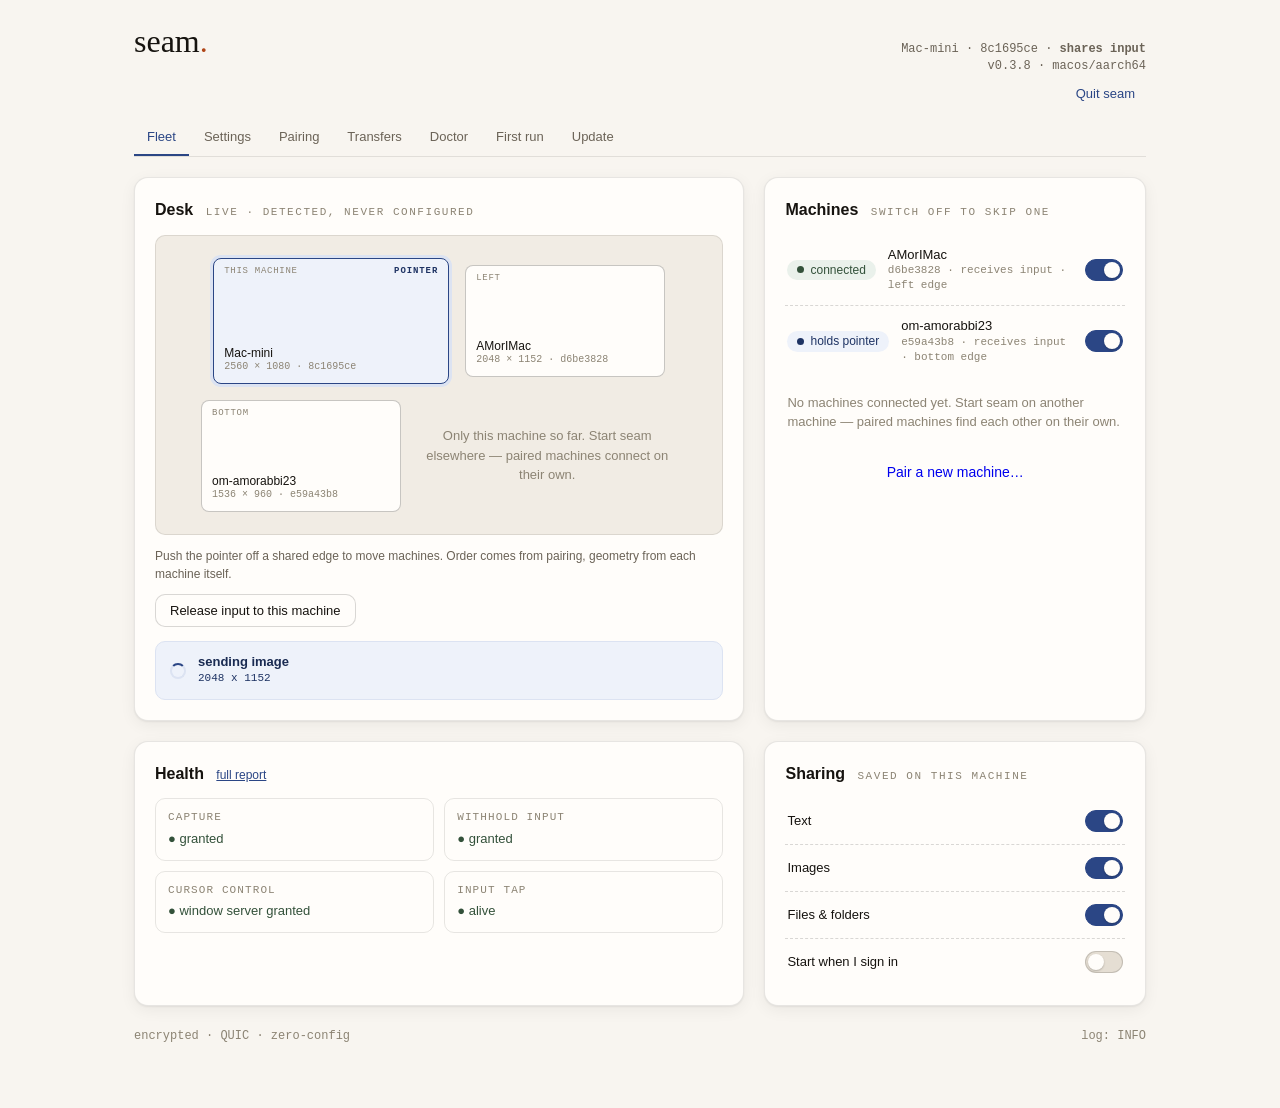
==== crates/seam-cli/ui/index.html @ ec3ed968 "A desk for any number of machines, and a way to reach every screen - v0.3.9 The desk was three hardc" ====
<!doctype html>
<html lang="en"><head>

<meta charset="utf-8"><meta name="viewport" content="width=device-width,initial-scale=1">
<title>seam — fleet</title>
<link rel="stylesheet" href="_ds/tokens.css">
<style>
.shell{max-width:1060px;margin:0 auto;padding:24px 24px 64px}
header.top{display:flex;align-items:baseline;justify-content:space-between;margin-bottom:14px;gap:16px;flex-wrap:wrap}
header.top h1{font:400 var(--text-3xl)/1.1 var(--font-display)}
header.top h1 .stitch{color:var(--text-accent)}
header.top .machine{font:400 var(--text-xs)/1.4 var(--font-mono);color:var(--text-secondary);text-align:right}
/* Navigation — every screen reachable from every screen */
nav.tabs{display:flex;gap:2px;margin-bottom:20px;border-bottom:1px solid var(--border-subtle);overflow-x:auto}
nav.tabs a{padding:9px 13px;font:500 var(--text-sm)/1.2 var(--font-sans);color:var(--text-secondary);text-decoration:none;border-bottom:2px solid transparent;white-space:nowrap}
nav.tabs a:hover{color:var(--text-primary);background:var(--surface-hover)}
nav.tabs a[aria-current=page]{color:var(--text-link);border-bottom-color:var(--border-accent)}
.grid{display:grid;grid-template-columns:1.6fr 1fr;gap:20px}
@media (max-width:820px){.grid{grid-template-columns:1fr}}
section.card{padding:20px}
section.card h2{font:600 var(--text-md)/1.3 var(--font-sans);margin:2px 0 14px}
/* Desk — any number of machines, laid out by the edge each sits on */
.desk{background:var(--surface-sunken);border:1px solid var(--border-subtle);border-radius:var(--radius-md);padding:22px;display:flex;flex-wrap:wrap;gap:16px;justify-content:center;align-items:center;min-height:150px}
.screen{position:relative;border-radius:8px;border:1.5px solid var(--border-heavy);background:var(--surface-card);display:flex;flex-direction:column;justify-content:flex-end;padding:10px;width:200px;height:112px;transition:opacity .15s}
.screen .name{font:500 var(--text-xs)/1.2 var(--font-sans)}
.screen .size{font:400 10px/1.2 var(--font-mono);color:var(--text-tertiary)}
.screen .edge{position:absolute;top:8px;left:10px;font:400 9px/1 var(--font-mono);letter-spacing:.08em;text-transform:uppercase;color:var(--text-tertiary)}
.screen.self{width:236px;height:126px;border-color:var(--ink-a40)}
.screen.holding{border-color:var(--border-accent);background:var(--surface-selected);box-shadow:0 0 0 3px var(--indigo-100)}
.screen.holding::after{content:"POINTER";position:absolute;top:8px;right:10px;font:600 9px/1 var(--font-mono);letter-spacing:.1em;color:var(--indigo-700)}
.screen.off{opacity:.38}
.desk-empty{color:var(--text-tertiary);font:400 var(--text-sm)/1.5 var(--font-sans);text-align:center;max-width:36ch}
.peers{display:flex;flex-direction:column}
.peer{display:flex;align-items:center;gap:12px;padding:12px 2px;border-top:1px dashed var(--border-line)}
.peer:first-child{border-top:0}
.peer .who{flex:1;min-width:0}
.peer .who .n{font:500 var(--text-sm)/1.3 var(--font-sans)}
.peer .who .id{font:400 var(--text-2xs)/1.35 var(--font-mono);color:var(--text-tertiary)}
.sw{position:relative;width:38px;height:22px;border-radius:999px;background:var(--surface-muted);border:1px solid var(--border-line);flex:none;cursor:pointer}
.sw::after{content:"";position:absolute;top:2px;left:2px;width:16px;height:16px;border-radius:50%;background:var(--surface-card);box-shadow:0 1px 2px var(--ink-a24)}
.sw.on{background:var(--action-primary);border-color:var(--action-primary)}
.sw.on::after{left:auto;right:2px}
.xfer-now{display:flex;align-items:center;gap:12px;margin-top:14px;padding:12px 14px;border-radius:var(--radius-md);background:var(--surface-accent-soft);border:1px solid var(--indigo-100)}
.xfer-now .spin{width:16px;height:16px;border-radius:50%;border:2px solid var(--indigo-100);border-top-color:var(--indigo-600);flex:none}
.xfer-now.busy .spin{animation:seam-spin .8s linear infinite}
@keyframes seam-spin{to{transform:rotate(360deg)}}
.xfer-now .xfer-what{font:600 var(--text-sm)/1.3 var(--font-sans);color:var(--indigo-800)}
.xfer-now .xfer-detail{font:400 var(--text-2xs)/1.4 var(--font-mono);color:var(--indigo-700)}
.health{display:grid;grid-template-columns:1fr 1fr;gap:10px}
.health .item{border:1px solid var(--border-subtle);border-radius:var(--radius-md);padding:12px}
.health .item .k{font:400 var(--text-2xs)/1.2 var(--font-mono);letter-spacing:.1em;text-transform:uppercase;color:var(--text-tertiary)}
.health .item .v{margin-top:6px;font:500 var(--text-sm)/1.3 var(--font-sans)}
.health .ok{color:var(--feedback-success-fg)}
.health .bad{color:var(--feedback-danger-fg)}
.peers-empty{padding:16px 2px;color:var(--text-tertiary);font:400 var(--text-sm)/1.5 var(--font-sans)}
footer.bar{margin-top:22px;display:flex;justify-content:space-between;gap:12px;flex-wrap:wrap;color:var(--text-tertiary);font:400 var(--text-xs)/1.4 var(--font-mono)}
@media (max-width:560px){.shell{padding:18px 14px 48px}header.top h1{font-size:var(--text-2xl)}.screen,.screen.self{width:100%;height:96px}}
</style></head><body>
<div class="shell">
  <header class="top">
    <h1>seam<span class="stitch">.</span></h1>
    <div style="display:flex;flex-direction:column;align-items:flex-end;gap:6px">
      <div class="machine">Mac-mini · 8c1695ce · <b>shares input</b><br>v0.3.8 · macos/aarch64</div>
      <button class="btn ghost" data-action="quit" style="padding:4px 10px">Quit seam</button>
    </div>
  </header>

  <nav class="tabs" aria-label="Sections">
    <a href="/" aria-current="page">Fleet</a>
    <a href="/settings.html">Settings</a>
    <a href="/pairing.html">Pairing</a>
    <a href="/transfers.html">Transfers</a>
    <a href="/doctor.html">Doctor</a>
    <a href="/onboarding.html">First run</a>
    <a href="/update.html">Update</a>
  </nav>

  <div class="grid">
    <section class="card" aria-label="Desk layout">
      <h2>Desk <span class="label" style="margin-left:8px">live · detected, never configured</span></h2>
      <div class="desk">
        <!-- One machine. Repeated per connected machine; this machine carries .self. -->
        <div class="screen self holding" data-machine role="img">
          <span class="edge">this machine</span>
          <div class="name">Mac-mini</div><div class="size">2560 × 1080 · 8c1695ce</div>
        </div>
        <div class="screen" data-machine role="img">
          <span class="edge">left</span>
          <div class="name">AMorIMac</div><div class="size">2048 × 1152 · d6be3828</div>
        </div>
        <div class="screen" data-machine role="img">
          <span class="edge">bottom</span>
          <div class="name">om-amorabbi23</div><div class="size">1536 × 960 · e59a43b8</div>
        </div>
        <p class="desk-empty">Only this machine so far. Start seam elsewhere — paired machines connect on their own.</p>
      </div>
      <p style="margin-top:12px;font:400 var(--text-xs)/1.55 var(--font-sans);color:var(--text-secondary)">Push the pointer off a shared edge to move machines. Order comes from pairing, geometry from each machine itself.</p>
      <button class="btn" data-action="release" style="margin-top:10px">Release input to this machine</button>

      <div class="xfer-now busy" role="status" aria-live="polite">
        <span class="spin"></span>
        <div><div class="xfer-what">sending image</div><div class="xfer-detail">2048 x 1152</div></div>
      </div>
    </section>

    <section class="card" aria-label="Machines">
      <h2>Machines <span class="label" style="margin-left:8px">switch off to skip one</span></h2>
      <div class="peers">
        <!-- One row. Repeated per connected machine. -->
        <div class="peer" data-peer-row>
          <span class="pill connected"><span class="dot"></span>connected</span>
          <div class="who"><div class="n">AMorIMac</div><div class="id">d6be3828 · receives input · left edge</div></div>
          <span class="sw on" role="switch" aria-checked="true" aria-label="Share with this machine"></span>
        </div>
        <div class="peer" data-peer-row>
          <span class="pill holding"><span class="dot"></span>holds pointer</span>
          <div class="who"><div class="n">om-amorabbi23</div><div class="id">e59a43b8 · receives input · bottom edge</div></div>
          <span class="sw on" role="switch" aria-checked="true" aria-label="Share with this machine"></span>
        </div>
      </div>
      <div class="peers-empty">No machines connected yet. Start seam on another machine — paired machines find each other on their own.</div>
      <a class="btn" href="/pairing.html" style="margin-top:14px;display:block;text-align:center;text-decoration:none">Pair a new machine…</a>
    </section>

    <section class="card" aria-label="Health">
      <h2>Health <a href="/doctor.html" style="font:400 var(--text-xs)/1 var(--font-sans);margin-left:8px;color:var(--text-link)">full report</a></h2>
      <div class="health">
        <div class="item"><div class="k">capture</div><div class="v ok">● granted</div></div>
        <div class="item"><div class="k">withhold input</div><div class="v ok">● granted</div></div>
        <div class="item"><div class="k">cursor control</div><div class="v ok">● window server granted</div></div>
        <div class="item"><div class="k">input tap</div><div class="v ok">● alive</div></div>
      </div>
    </section>

    <section class="card" aria-label="Sharing">
      <h2>Sharing <span class="label" style="margin-left:8px">saved on this machine</span></h2>
      <div class="peers">
        <div class="peer"><div class="who"><div class="n">Text</div></div><span class="sw on" data-share="text" role="switch" aria-checked="true" aria-label="Share clipboard text"></span></div>
        <div class="peer"><div class="who"><div class="n">Images</div></div><span class="sw on" data-share="images" role="switch" aria-checked="true" aria-label="Share clipboard images"></span></div>
        <div class="peer"><div class="who"><div class="n">Files &amp; folders</div></div><span class="sw on" data-share="files" role="switch" aria-checked="true" aria-label="Share clipboard files"></span></div>
        <div class="peer"><div class="who"><div class="n">Start when I sign in</div></div><span class="sw" data-startup role="switch" aria-checked="false" aria-label="Start seam at login"></span></div>
      </div>
    </section>
  </div>

  <footer class="bar"><span>encrypted · QUIC · zero-config</span><span class="log-path">log: INFO</span></footer>
</div>
<script src="_ds/bind.js"></script>
</body></html>
---- crates/seam-cli/ui/_ds/tokens.css ----
/* Seam pages — token mirror of the Seams Design System (source of truth:
   project 22ae8beb, tokens/*.css). Values copied verbatim; edit THERE, re-mirror here. */
:root{
  --paper-000:#FFFDFA;--paper-050:#F8F5F0;--paper-100:#F1ECE4;--paper-200:#E5DED3;--paper-300:#D2C9BB;--paper-400:#B9AE9C;
  --ink-900:#16130F;--ink-800:#241F19;--ink-700:#3A342C;--ink-600:#524A3F;--ink-500:#6B6357;--ink-400:#8C8474;--ink-300:#AAA294;
  --indigo-900:#14203D;--indigo-800:#1A2B52;--indigo-700:#1E3363;--indigo-600:#2B4685;--indigo-500:#3A57A0;--indigo-300:#8CA0CC;--indigo-100:#DCE3F2;--indigo-050:#EEF2FA;
  --thread-700:#93380F;--thread-600:#B04517;--thread-500:#C1531F;--thread-200:#F0C9AE;--thread-050:#FBEDE3;
  --sage-700:#33513A;--sage-600:#45684E;--sage-500:#5B8265;--sage-200:#C3D6C7;--sage-050:#EAF1EB;
  --amber-700:#7D590E;--amber-600:#9C6F12;--amber-500:#B98A22;--amber-200:#EBD9A8;--amber-050:#FAF2DD;
  --rust-700:#822A1E;--rust-600:#A33526;--rust-500:#BE4B3B;--rust-200:#EEC4BC;--rust-050:#FBEBE8;
  --chalk-700:#3E5D7C;--chalk-600:#4E7396;--chalk-500:#5D82A8;--chalk-200:#C6D6E4;--chalk-050:#EDF2F7;
  --ink-a04:rgba(22,19,15,.04);--ink-a06:rgba(22,19,15,.06);--ink-a10:rgba(22,19,15,.10);--ink-a16:rgba(22,19,15,.16);--ink-a24:rgba(22,19,15,.24);--ink-a40:rgba(22,19,15,.40);--ink-a64:rgba(22,19,15,.64);
  --paper-a08:rgba(255,253,250,.08);--paper-a16:rgba(255,253,250,.16);--paper-a72:rgba(255,253,250,.72);

  --text-primary:var(--ink-900);--text-secondary:var(--ink-500);--text-tertiary:var(--ink-400);
  --text-inverse:var(--paper-000);--text-inverse-secondary:var(--paper-a72);
  --text-link:var(--indigo-600);--text-accent:var(--thread-600);--text-disabled:var(--ink-300);
  --surface-page:var(--paper-050);--surface-card:var(--paper-000);--surface-sunken:var(--paper-100);
  --surface-muted:var(--paper-200);--surface-inverse:var(--ink-900);--surface-inverse-soft:var(--ink-800);
  --surface-accent:var(--indigo-600);--surface-accent-soft:var(--indigo-050);--surface-hover:var(--paper-100);--surface-selected:var(--indigo-050);
  --border-subtle:var(--ink-a10);--border-line:var(--ink-a16);--border-heavy:var(--ink-a24);
  --border-accent:var(--indigo-600);--border-focus:var(--indigo-600);--border-error:var(--rust-600);
  --action-primary:var(--indigo-600);--action-primary-hover:var(--indigo-700);--action-danger:var(--rust-600);
  --feedback-info-fg:var(--chalk-700);--feedback-info-bg:var(--chalk-050);--feedback-info-line:var(--chalk-200);
  --feedback-success-fg:var(--sage-700);--feedback-success-bg:var(--sage-050);--feedback-success-line:var(--sage-200);
  --feedback-warning-fg:var(--amber-700);--feedback-warning-bg:var(--amber-050);--feedback-warning-line:var(--amber-200);
  --feedback-danger-fg:var(--rust-700);--feedback-danger-bg:var(--rust-050);--feedback-danger-line:var(--rust-200);

  /* seam state vocabulary, derived from the DS status ramps */
  --peer-connected-fg:var(--sage-700);--peer-connected-bg:var(--sage-050);
  --peer-holding-fg:var(--indigo-700);--peer-holding-bg:var(--indigo-050);
  --peer-degraded-fg:var(--amber-700);--peer-degraded-bg:var(--amber-050);
  --peer-offline-fg:var(--rust-700);--peer-offline-bg:var(--rust-050);

  --font-sans:"Archivo","Helvetica Neue",Helvetica,Arial,sans-serif;
  --font-display:"Instrument Serif",Georgia,"Times New Roman",serif;
  --font-mono:"IBM Plex Mono",ui-monospace,"SFMono-Regular",Menlo,monospace;
  --text-2xs:11px;--text-xs:12px;--text-sm:13px;--text-base:14px;--text-md:16px;--text-lg:18px;--text-xl:21px;--text-2xl:26px;--text-3xl:32px;
  --type-label:500 var(--text-2xs)/1.2 var(--font-mono);
  --radius-sm:6px;--radius-md:10px;--radius-lg:14px;
  --shadow-card:0 1px 2px var(--ink-a06),0 4px 16px var(--ink-a06);
}
*{box-sizing:border-box;margin:0}
body{background:var(--surface-page);color:var(--text-primary);font:400 var(--text-base)/1.5 var(--font-sans)}
.label{font:var(--type-label);letter-spacing:.14em;text-transform:uppercase;color:var(--text-tertiary)}
.card{background:var(--surface-card);border:1px solid var(--border-subtle);border-radius:var(--radius-lg);box-shadow:var(--shadow-card)}
.pill{display:inline-flex;align-items:center;gap:6px;padding:3px 10px;border-radius:999px;font:500 var(--text-xs)/1.2 var(--font-sans)}
.pill .dot{width:7px;height:7px;border-radius:50%;background:currentColor}
.pill.connected{color:var(--peer-connected-fg);background:var(--peer-connected-bg)}
.pill.holding{color:var(--peer-holding-fg);background:var(--peer-holding-bg)}
.pill.degraded{color:var(--peer-degraded-fg);background:var(--peer-degraded-bg)}
.pill.offline{color:var(--peer-offline-fg);background:var(--peer-offline-bg)}
.mono{font-family:var(--font-mono)}
button.btn{font:500 var(--text-sm)/1.2 var(--font-sans);padding:8px 14px;border-radius:var(--radius-md);border:1px solid var(--border-line);background:var(--surface-card);color:var(--text-primary);cursor:pointer}
button.btn.primary{background:var(--action-primary);border-color:var(--action-primary);color:var(--text-inverse)}
button.btn.ghost{border-color:transparent;background:transparent;color:var(--text-link)}
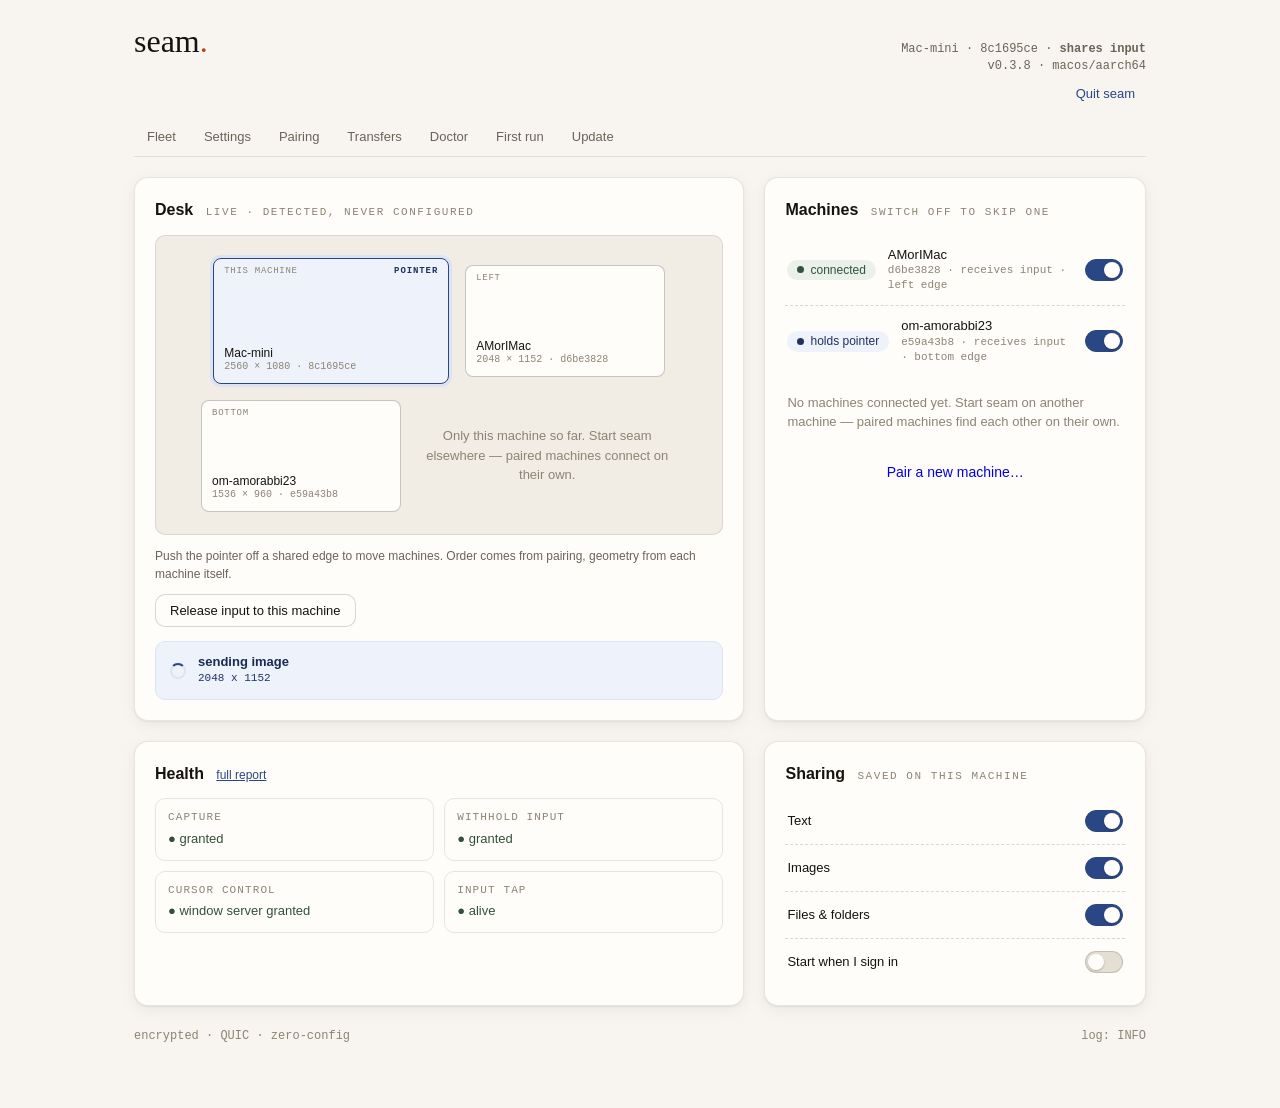
==== commit ea936378: "Navigation on every page; write down why leaves cannot see each other - v0.4.1 Six of nine pages had" ====
--- a/crates/seam-cli/ui/index.html
+++ b/crates/seam-cli/ui/index.html
@@ -146,4 +146,5 @@
   <footer class="bar"><span>encrypted · QUIC · zero-config</span><span class="log-path">log: INFO</span></footer>
 </div>
 <script src="_ds/bind.js"></script>
+<script src="_ds/nav.js"></script>
 </body></html>
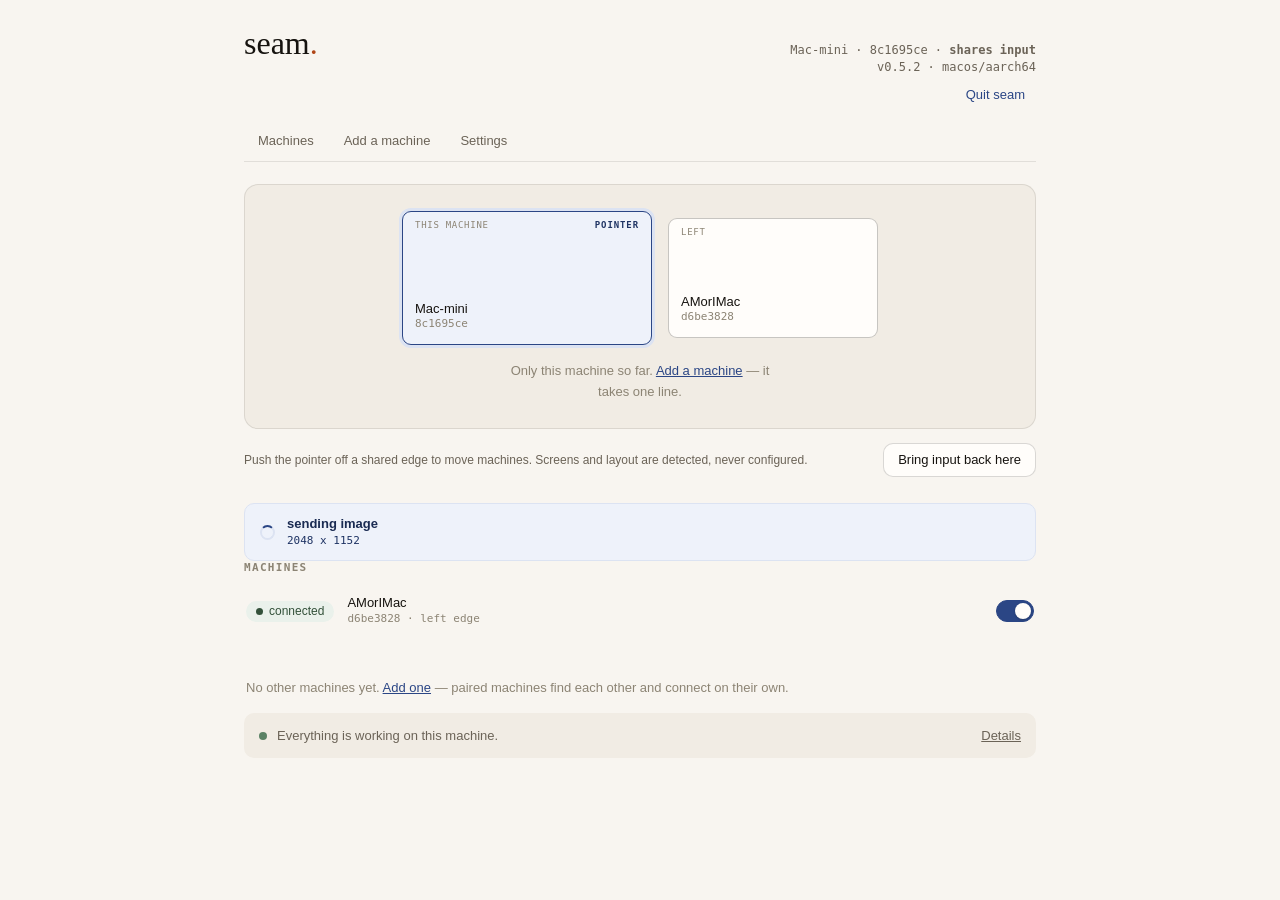
==== commit 2d13bcfd: "Fix the join command, simplify to three sections, first machine shares - v0.6.0 The join command cou" ====
--- a/crates/seam-cli/ui/index.html
+++ b/crates/seam-cli/ui/index.html
@@ -2,36 +2,34 @@
 <html lang="en"><head>
 
 <meta charset="utf-8"><meta name="viewport" content="width=device-width,initial-scale=1">
-<title>seam — fleet</title>
+<title>seam</title>
 <link rel="stylesheet" href="_ds/tokens.css">
 <style>
-.shell{max-width:1060px;margin:0 auto;padding:24px 24px 64px}
-header.top{display:flex;align-items:baseline;justify-content:space-between;margin-bottom:14px;gap:16px;flex-wrap:wrap}
+.shell{max-width:840px;margin:0 auto;padding:26px 24px 64px}
+header.top{display:flex;align-items:baseline;justify-content:space-between;margin-bottom:16px;gap:16px;flex-wrap:wrap}
 header.top h1{font:400 var(--text-3xl)/1.1 var(--font-display)}
 header.top h1 .stitch{color:var(--text-accent)}
 header.top .machine{font:400 var(--text-xs)/1.4 var(--font-mono);color:var(--text-secondary);text-align:right}
-/* Navigation — every screen reachable from every screen */
-nav.tabs{display:flex;gap:2px;margin-bottom:20px;border-bottom:1px solid var(--border-subtle);overflow-x:auto}
-nav.tabs a{padding:9px 13px;font:500 var(--text-sm)/1.2 var(--font-sans);color:var(--text-secondary);text-decoration:none;border-bottom:2px solid transparent;white-space:nowrap}
-nav.tabs a:hover{color:var(--text-primary);background:var(--surface-hover)}
-nav.tabs a[aria-current=page]{color:var(--text-link);border-bottom-color:var(--border-accent)}
-.grid{display:grid;grid-template-columns:1.6fr 1fr;gap:20px}
-@media (max-width:820px){.grid{grid-template-columns:1fr}}
-section.card{padding:20px}
-section.card h2{font:600 var(--text-md)/1.3 var(--font-sans);margin:2px 0 14px}
-/* Desk — any number of machines, laid out by the edge each sits on */
-.desk{background:var(--surface-sunken);border:1px solid var(--border-subtle);border-radius:var(--radius-md);padding:22px;display:flex;flex-wrap:wrap;gap:16px;justify-content:center;align-items:center;min-height:150px}
-.screen{position:relative;border-radius:8px;border:1.5px solid var(--border-heavy);background:var(--surface-card);display:flex;flex-direction:column;justify-content:flex-end;padding:10px;width:200px;height:112px;transition:opacity .15s}
-.screen .name{font:500 var(--text-xs)/1.2 var(--font-sans)}
-.screen .size{font:400 10px/1.2 var(--font-mono);color:var(--text-tertiary)}
-.screen .edge{position:absolute;top:8px;left:10px;font:400 9px/1 var(--font-mono);letter-spacing:.08em;text-transform:uppercase;color:var(--text-tertiary)}
-.screen.self{width:236px;height:126px;border-color:var(--ink-a40)}
+/* The desk is the whole page now: what a person came to see, at full size. */
+.desk{background:var(--surface-sunken);border:1px solid var(--border-subtle);border-radius:var(--radius-lg);padding:26px;display:flex;flex-wrap:wrap;gap:16px;justify-content:center;align-items:center;min-height:180px;margin-bottom:14px}
+.screen{position:relative;border-radius:9px;border:1.5px solid var(--border-heavy);background:var(--surface-card);display:flex;flex-direction:column;justify-content:flex-end;padding:12px;width:210px;height:120px;transition:opacity .15s,box-shadow .15s}
+.screen .name{font:500 var(--text-sm)/1.25 var(--font-sans)}
+.screen .size{font:400 var(--text-2xs)/1.3 var(--font-mono);color:var(--text-tertiary)}
+.screen .edge{position:absolute;top:9px;left:12px;font:400 9px/1 var(--font-mono);letter-spacing:.08em;text-transform:uppercase;color:var(--text-tertiary)}
+.screen .off-badge{position:absolute;top:9px;right:12px;font:600 9px/1 var(--font-mono);letter-spacing:.08em;color:var(--text-tertiary);display:none}
+.screen.self{width:250px;height:134px;border-color:var(--ink-a40)}
 .screen.holding{border-color:var(--border-accent);background:var(--surface-selected);box-shadow:0 0 0 3px var(--indigo-100)}
-.screen.holding::after{content:"POINTER";position:absolute;top:8px;right:10px;font:600 9px/1 var(--font-mono);letter-spacing:.1em;color:var(--indigo-700)}
-.screen.off{opacity:.38}
-.desk-empty{color:var(--text-tertiary);font:400 var(--text-sm)/1.5 var(--font-sans);text-align:center;max-width:36ch}
-.peers{display:flex;flex-direction:column}
-.peer{display:flex;align-items:center;gap:12px;padding:12px 2px;border-top:1px dashed var(--border-line)}
+.screen.holding::after{content:"POINTER";position:absolute;top:9px;right:12px;font:600 9px/1 var(--font-mono);letter-spacing:.1em;color:var(--indigo-700)}
+.screen.off{opacity:.4}
+.screen.off .off-badge{display:block}
+.desk-empty{color:var(--text-tertiary);font:400 var(--text-sm)/1.6 var(--font-sans);text-align:center;max-width:38ch}
+.desk-empty a{color:var(--text-link)}
+.deskbar{display:flex;align-items:center;justify-content:space-between;gap:14px;flex-wrap:wrap;margin-bottom:26px}
+.deskbar .hint{font:400 var(--text-xs)/1.55 var(--font-sans);color:var(--text-secondary);flex:1;min-width:16ch}
+/* Machines — one row each, with the only control most people ever touch. */
+h2.sec{font:600 var(--text-2xs)/1.2 var(--font-mono);letter-spacing:.12em;text-transform:uppercase;color:var(--text-tertiary);margin:0 0 8px}
+.peers{display:flex;flex-direction:column;margin-bottom:24px}
+.peer{display:flex;align-items:center;gap:13px;padding:13px 2px;border-top:1px dashed var(--border-line)}
 .peer:first-child{border-top:0}
 .peer .who{flex:1;min-width:0}
 .peer .who .n{font:500 var(--text-sm)/1.3 var(--font-sans)}
@@ -40,111 +38,71 @@
 .sw::after{content:"";position:absolute;top:2px;left:2px;width:16px;height:16px;border-radius:50%;background:var(--surface-card);box-shadow:0 1px 2px var(--ink-a24)}
 .sw.on{background:var(--action-primary);border-color:var(--action-primary)}
 .sw.on::after{left:auto;right:2px}
-.xfer-now{display:flex;align-items:center;gap:12px;margin-top:14px;padding:12px 14px;border-radius:var(--radius-md);background:var(--surface-accent-soft);border:1px solid var(--indigo-100)}
-.xfer-now .spin{width:16px;height:16px;border-radius:50%;border:2px solid var(--indigo-100);border-top-color:var(--indigo-600);flex:none}
+.peers-empty{padding:14px 2px;color:var(--text-tertiary);font:400 var(--text-sm)/1.6 var(--font-sans)}
+.peers-empty a{color:var(--text-link)}
+/* Everything else lives in one quiet line, not four cards. */
+.status{display:flex;align-items:center;gap:10px;padding:13px 15px;border-radius:var(--radius-md);background:var(--surface-sunken);font:400 var(--text-sm)/1.5 var(--font-sans);color:var(--text-secondary);flex-wrap:wrap}
+.status .dot{width:8px;height:8px;border-radius:50%;background:var(--sage-500);flex:none}
+.status.bad{background:var(--feedback-danger-bg);border:1px solid var(--feedback-danger-line);color:var(--feedback-danger-fg)}
+.status.bad .dot{background:var(--rust-500)}
+.status .grow{flex:1;min-width:12ch}
+.status a{color:inherit;text-decoration:underline}
+.xfer-now{display:flex;align-items:center;gap:12px;margin-top:10px;padding:12px 15px;border-radius:var(--radius-md);background:var(--surface-accent-soft);border:1px solid var(--indigo-100)}
+.xfer-now .spin{width:15px;height:15px;border-radius:50%;border:2px solid var(--indigo-100);border-top-color:var(--indigo-600);flex:none}
 .xfer-now.busy .spin{animation:seam-spin .8s linear infinite}
 @keyframes seam-spin{to{transform:rotate(360deg)}}
 .xfer-now .xfer-what{font:600 var(--text-sm)/1.3 var(--font-sans);color:var(--indigo-800)}
 .xfer-now .xfer-detail{font:400 var(--text-2xs)/1.4 var(--font-mono);color:var(--indigo-700)}
-.health{display:grid;grid-template-columns:1fr 1fr;gap:10px}
-.health .item{border:1px solid var(--border-subtle);border-radius:var(--radius-md);padding:12px}
-.health .item .k{font:400 var(--text-2xs)/1.2 var(--font-mono);letter-spacing:.1em;text-transform:uppercase;color:var(--text-tertiary)}
-.health .item .v{margin-top:6px;font:500 var(--text-sm)/1.3 var(--font-sans)}
-.health .ok{color:var(--feedback-success-fg)}
-.health .bad{color:var(--feedback-danger-fg)}
-.peers-empty{padding:16px 2px;color:var(--text-tertiary);font:400 var(--text-sm)/1.5 var(--font-sans)}
-footer.bar{margin-top:22px;display:flex;justify-content:space-between;gap:12px;flex-wrap:wrap;color:var(--text-tertiary);font:400 var(--text-xs)/1.4 var(--font-mono)}
-@media (max-width:560px){.shell{padding:18px 14px 48px}header.top h1{font-size:var(--text-2xl)}.screen,.screen.self{width:100%;height:96px}}
+@media (max-width:560px){.shell{padding:18px 14px 48px}header.top h1{font-size:var(--text-2xl)}.screen,.screen.self{width:100%;height:98px}}
 </style></head><body>
 <div class="shell">
   <header class="top">
     <h1>seam<span class="stitch">.</span></h1>
     <div style="display:flex;flex-direction:column;align-items:flex-end;gap:6px">
-      <div class="machine">Mac-mini · 8c1695ce · <b>shares input</b><br>v0.3.8 · macos/aarch64</div>
+      <div class="machine">Mac-mini · 8c1695ce · <b>shares input</b><br>v0.5.2 · macos/aarch64</div>
       <button class="btn ghost" data-action="quit" style="padding:4px 10px">Quit seam</button>
     </div>
   </header>
 
-  <nav class="tabs" aria-label="Sections">
-    <a href="/" aria-current="page">Fleet</a>
-    <a href="/settings.html">Settings</a>
-    <a href="/pairing.html">Pairing</a>
-    <a href="/transfers.html">Transfers</a>
-    <a href="/doctor.html">Doctor</a>
-    <a href="/onboarding.html">First run</a>
-    <a href="/update.html">Update</a>
-  </nav>
-
-  <div class="grid">
-    <section class="card" aria-label="Desk layout">
-      <h2>Desk <span class="label" style="margin-left:8px">live · detected, never configured</span></h2>
-      <div class="desk">
-        <!-- One machine. Repeated per connected machine; this machine carries .self. -->
-        <div class="screen self holding" data-machine role="img">
-          <span class="edge">this machine</span>
-          <div class="name">Mac-mini</div><div class="size">2560 × 1080 · 8c1695ce</div>
-        </div>
-        <div class="screen" data-machine role="img">
-          <span class="edge">left</span>
-          <div class="name">AMorIMac</div><div class="size">2048 × 1152 · d6be3828</div>
-        </div>
-        <div class="screen" data-machine role="img">
-          <span class="edge">bottom</span>
-          <div class="name">om-amorabbi23</div><div class="size">1536 × 960 · e59a43b8</div>
-        </div>
-        <p class="desk-empty">Only this machine so far. Start seam elsewhere — paired machines connect on their own.</p>
-      </div>
-      <p style="margin-top:12px;font:400 var(--text-xs)/1.55 var(--font-sans);color:var(--text-secondary)">Push the pointer off a shared edge to move machines. Order comes from pairing, geometry from each machine itself.</p>
-      <button class="btn" data-action="release" style="margin-top:10px">Release input to this machine</button>
-
-      <div class="xfer-now busy" role="status" aria-live="polite">
-        <span class="spin"></span>
-        <div><div class="xfer-what">sending image</div><div class="xfer-detail">2048 x 1152</div></div>
-      </div>
-    </section>
-
-    <section class="card" aria-label="Machines">
-      <h2>Machines <span class="label" style="margin-left:8px">switch off to skip one</span></h2>
-      <div class="peers">
-        <!-- One row. Repeated per connected machine. -->
-        <div class="peer" data-peer-row>
-          <span class="pill connected"><span class="dot"></span>connected</span>
-          <div class="who"><div class="n">AMorIMac</div><div class="id">d6be3828 · receives input · left edge</div></div>
-          <span class="sw on" role="switch" aria-checked="true" aria-label="Share with this machine"></span>
-        </div>
-        <div class="peer" data-peer-row>
-          <span class="pill holding"><span class="dot"></span>holds pointer</span>
-          <div class="who"><div class="n">om-amorabbi23</div><div class="id">e59a43b8 · receives input · bottom edge</div></div>
-          <span class="sw on" role="switch" aria-checked="true" aria-label="Share with this machine"></span>
-        </div>
-      </div>
-      <div class="peers-empty">No machines connected yet. Start seam on another machine — paired machines find each other on their own.</div>
-      <a class="btn" href="/pairing.html" style="margin-top:14px;display:block;text-align:center;text-decoration:none">Pair a new machine…</a>
-    </section>
-
-    <section class="card" aria-label="Health">
-      <h2>Health <a href="/doctor.html" style="font:400 var(--text-xs)/1 var(--font-sans);margin-left:8px;color:var(--text-link)">full report</a></h2>
-      <div class="health">
-        <div class="item"><div class="k">capture</div><div class="v ok">● granted</div></div>
-        <div class="item"><div class="k">withhold input</div><div class="v ok">● granted</div></div>
-        <div class="item"><div class="k">cursor control</div><div class="v ok">● window server granted</div></div>
-        <div class="item"><div class="k">input tap</div><div class="v ok">● alive</div></div>
-      </div>
-    </section>
-
-    <section class="card" aria-label="Sharing">
-      <h2>Sharing <span class="label" style="margin-left:8px">saved on this machine</span></h2>
-      <div class="peers">
-        <div class="peer"><div class="who"><div class="n">Text</div></div><span class="sw on" data-share="text" role="switch" aria-checked="true" aria-label="Share clipboard text"></span></div>
-        <div class="peer"><div class="who"><div class="n">Images</div></div><span class="sw on" data-share="images" role="switch" aria-checked="true" aria-label="Share clipboard images"></span></div>
-        <div class="peer"><div class="who"><div class="n">Files &amp; folders</div></div><span class="sw on" data-share="files" role="switch" aria-checked="true" aria-label="Share clipboard files"></span></div>
-        <div class="peer"><div class="who"><div class="n">Start when I sign in</div></div><span class="sw" data-startup role="switch" aria-checked="false" aria-label="Start seam at login"></span></div>
-      </div>
-    </section>
+  <div class="desk">
+    <div class="screen self holding" data-machine role="img">
+      <span class="edge">this machine</span><span class="off-badge">OFF</span>
+      <div class="name">Mac-mini</div><div class="size">8c1695ce</div>
+    </div>
+    <div class="screen" data-machine role="img">
+      <span class="edge">left</span><span class="off-badge">OFF</span>
+      <div class="name">AMorIMac</div><div class="size">d6be3828</div>
+    </div>
+    <p class="desk-empty">Only this machine so far. <a href="/join.html">Add a machine</a> — it takes one line.</p>
   </div>
 
-  <footer class="bar"><span>encrypted · QUIC · zero-config</span><span class="log-path">log: INFO</span></footer>
+  <div class="deskbar">
+    <span class="hint">Push the pointer off a shared edge to move machines. Screens and layout are detected, never configured.</span>
+    <button class="btn" data-action="release">Bring input back here</button>
+  </div>
+
+  <div class="xfer-now busy" role="status" aria-live="polite">
+    <span class="spin"></span>
+    <div><div class="xfer-what">sending image</div><div class="xfer-detail">2048 x 1152</div></div>
+  </div>
+
+  <h2 class="sec">Machines</h2>
+  <div class="peers">
+    <div class="peer" data-peer-row>
+      <span class="pill connected"><span class="dot"></span>connected</span>
+      <div class="who"><div class="n">AMorIMac</div><div class="id">d6be3828 · left edge</div></div>
+      <span class="sw on" role="switch" aria-checked="true" aria-label="Share with this machine"></span>
+    </div>
+  </div>
+  <p class="peers-empty">No other machines yet. <a href="/join.html">Add one</a> — paired machines find each other and connect on their own.</p>
+
+  <div class="status" data-health-line>
+    <span class="dot"></span>
+    <span class="grow" data-health-text>Everything is working on this machine.</span>
+    <a href="/doctor.html">Details</a>
+  </div>
 </div>
+<script src="_ds/nav.js"></script>
 <script src="_ds/bind.js"></script>
-<script src="_ds/nav.js"></script>
+<script src="_ds/quit.js"></script>
 </body></html>
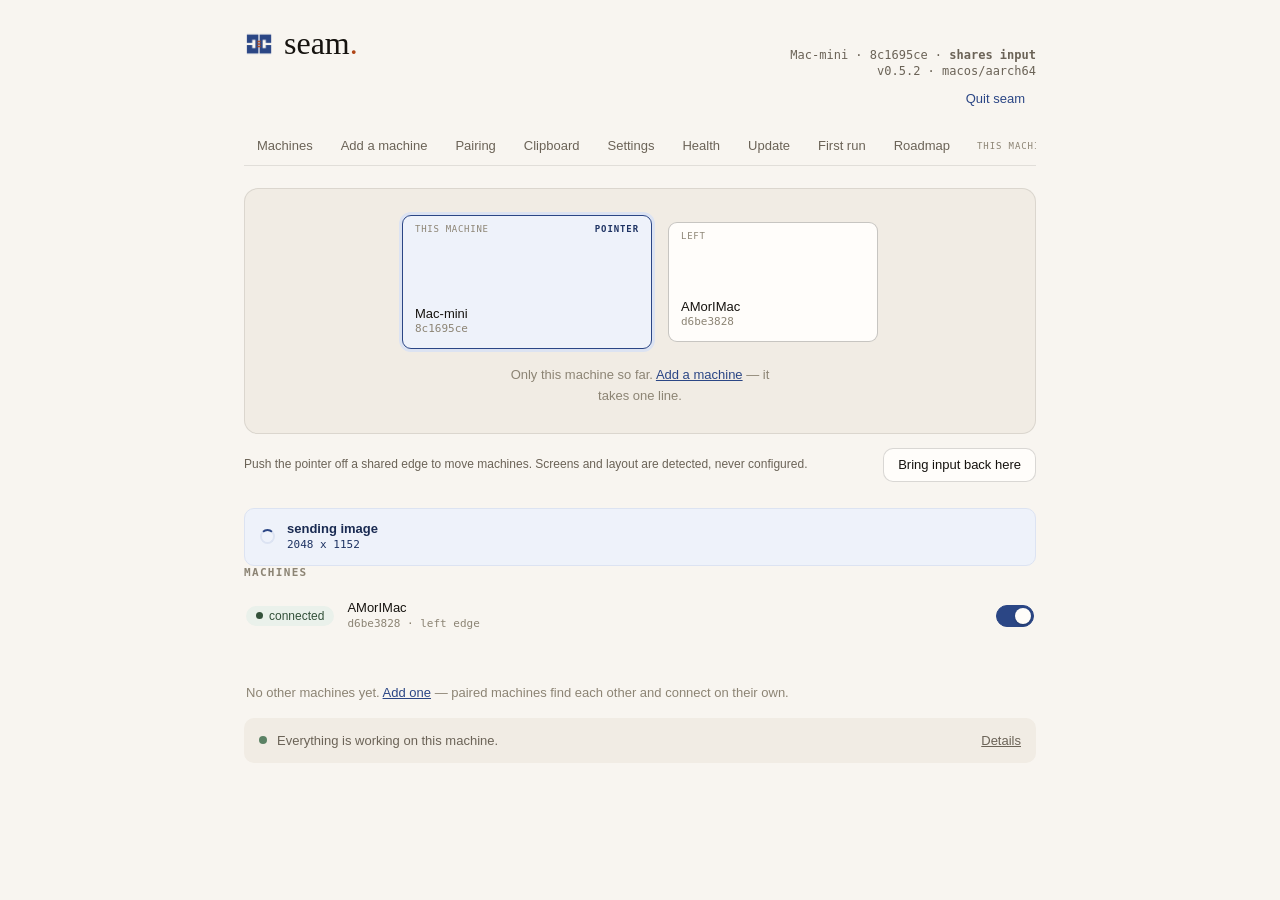
==== commit 4693ca1a: "Add Seam logo assets and branded UI" ====
--- a/crates/seam-cli/ui/index.html
+++ b/crates/seam-cli/ui/index.html
@@ -3,6 +3,7 @@
 
 <meta charset="utf-8"><meta name="viewport" content="width=device-width,initial-scale=1">
 <title>seam</title>
+<link rel="icon" type="image/png" sizes="32x32" href="_ds/assets/logo/seam-logo-32.png">
 <link rel="stylesheet" href="_ds/tokens.css">
 <style>
 .shell{max-width:840px;margin:0 auto;padding:26px 24px 64px}
@@ -57,7 +58,7 @@
 </style></head><body>
 <div class="shell">
   <header class="top">
-    <h1>seam<span class="stitch">.</span></h1>
+    <h1 class="brand-lockup"><img src="_ds/assets/logo/seam-logo-128.png" alt=""><span>seam<span class="stitch">.</span></span></h1>
     <div style="display:flex;flex-direction:column;align-items:flex-end;gap:6px">
       <div class="machine">Mac-mini · 8c1695ce · <b>shares input</b><br>v0.5.2 · macos/aarch64</div>
       <button class="btn ghost" data-action="quit" style="padding:4px 10px">Quit seam</button>
@@ -103,6 +104,8 @@
   </div>
 </div>
 <script src="_ds/nav.js"></script>
+<script src="_ds/shared.js"></script>
 <script src="_ds/bind.js"></script>
 <script src="_ds/quit.js"></script>
+<script src="_ds/activity.js"></script>
 </body></html>
--- a/crates/seam-cli/ui/_ds/tokens.css
+++ b/crates/seam-cli/ui/_ds/tokens.css
@@ -54,3 +54,11 @@
 button.btn{font:500 var(--text-sm)/1.2 var(--font-sans);padding:8px 14px;border-radius:var(--radius-md);border:1px solid var(--border-line);background:var(--surface-card);color:var(--text-primary);cursor:pointer}
 button.btn.primary{background:var(--action-primary);border-color:var(--action-primary);color:var(--text-inverse)}
 button.btn.ghost{border-color:transparent;background:transparent;color:var(--text-link)}
+
+/* seam brand lockups — source mark lives in the Design System assets/logo folder */
+.brand-lockup{display:inline-flex;align-items:center;gap:10px}
+.brand-lockup>img{display:block;width:30px;height:30px;object-fit:contain;flex:none}
+.brand-icon{display:block;width:16px;height:16px;object-fit:contain;flex:none}
+.brand-mini{display:inline-flex!important;align-items:center;gap:7px}
+.brand-mini .brand-icon{width:18px;height:18px}
+@media (max-width:560px){.brand-lockup{gap:8px}.brand-lockup>img{width:26px;height:26px}}
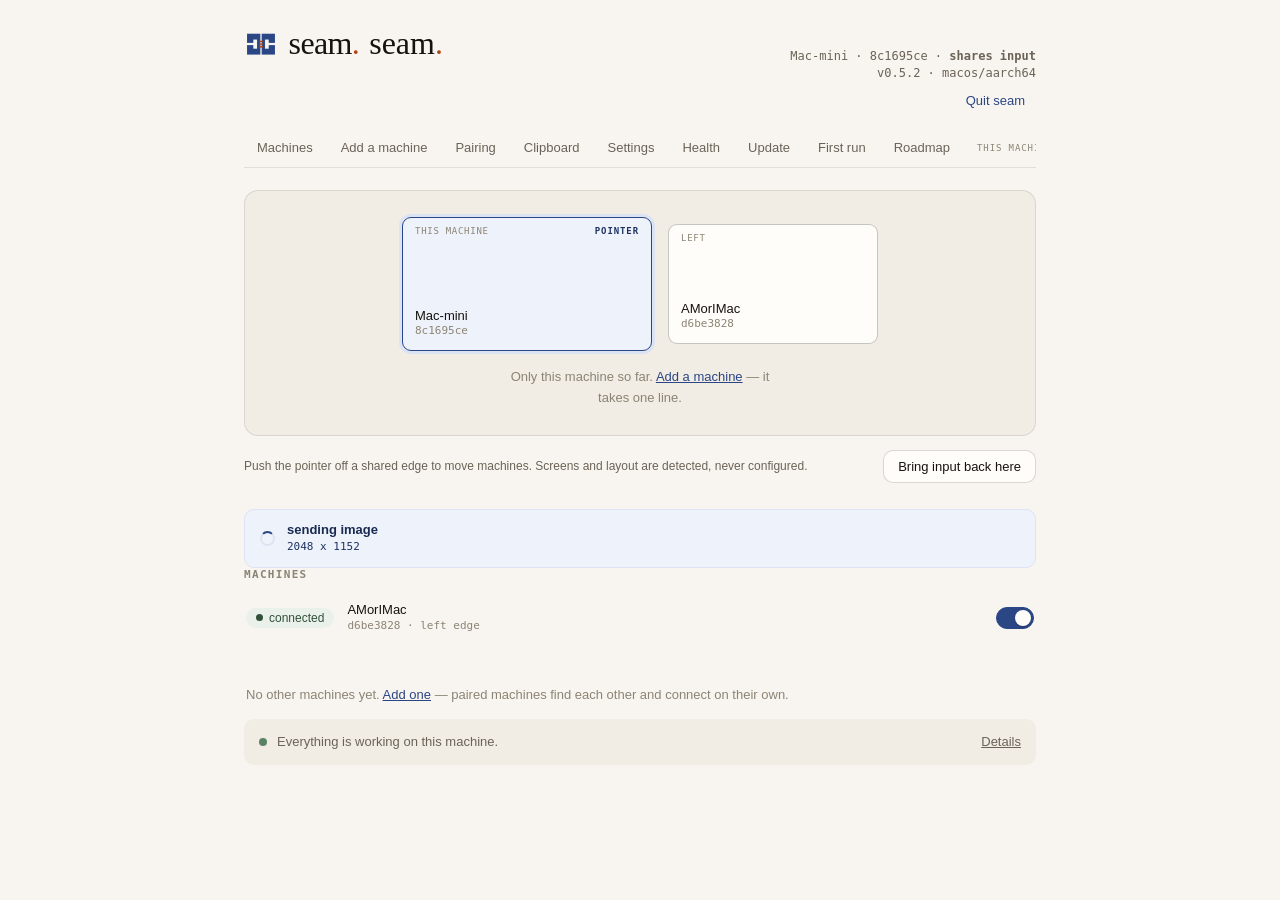
==== commit 74474a7d: "Use the new logo across the app - v0.7.3 The Design System gained a mark: two indigo bracket forms m" ====
--- a/crates/seam-cli/ui/index.html
+++ b/crates/seam-cli/ui/index.html
@@ -108,4 +108,5 @@
 <script src="_ds/bind.js"></script>
 <script src="_ds/quit.js"></script>
 <script src="_ds/activity.js"></script>
+<script src="_ds/brand.js"></script>
 </body></html>
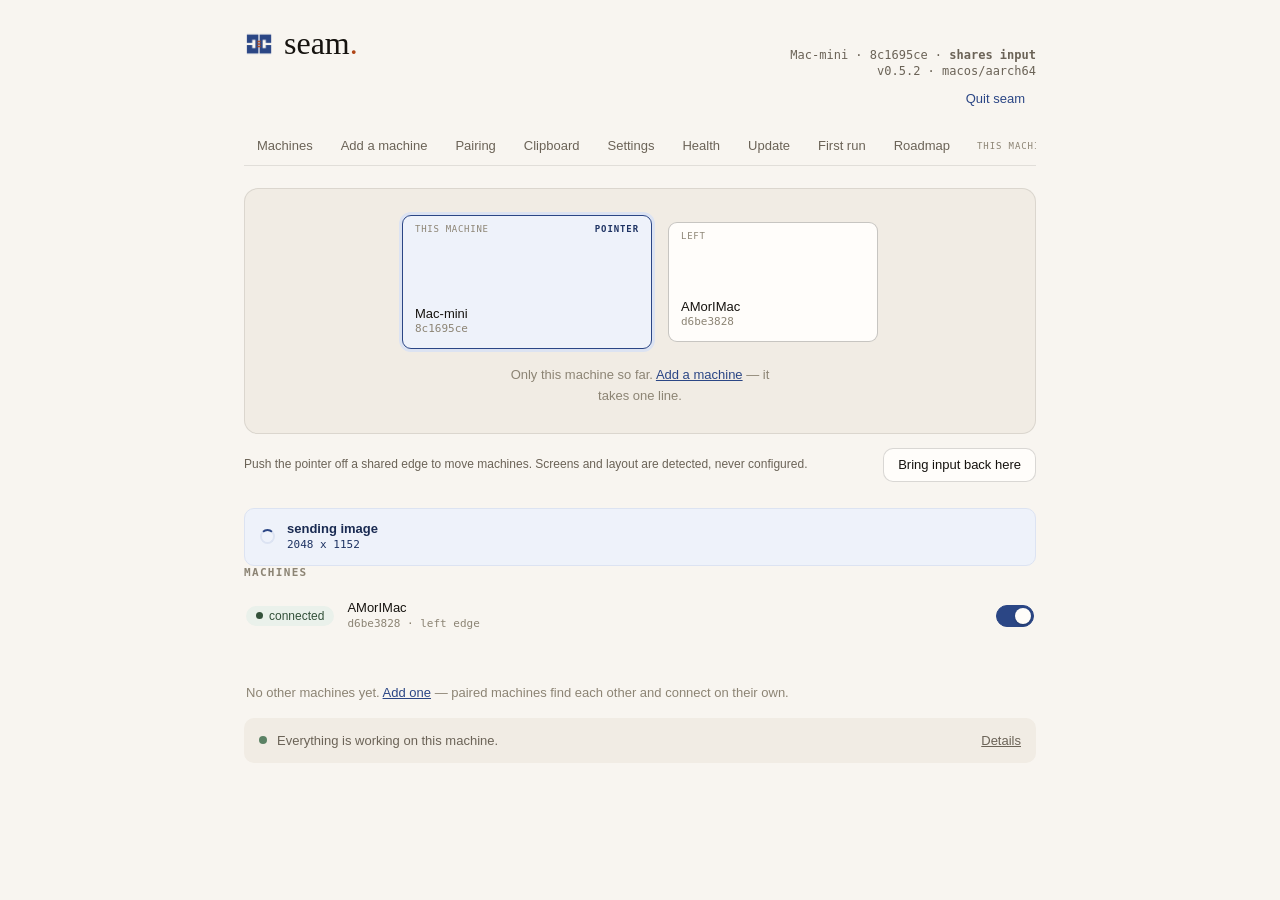
==== commit 5403854e: "Delete the duplicate wordmark I added - v0.7.5 The heading read 'seam. seam.'  The design already ca" ====
--- a/crates/seam-cli/ui/index.html
+++ b/crates/seam-cli/ui/index.html
@@ -108,5 +108,4 @@
 <script src="_ds/bind.js"></script>
 <script src="_ds/quit.js"></script>
 <script src="_ds/activity.js"></script>
-<script src="_ds/brand.js"></script>
 </body></html>
